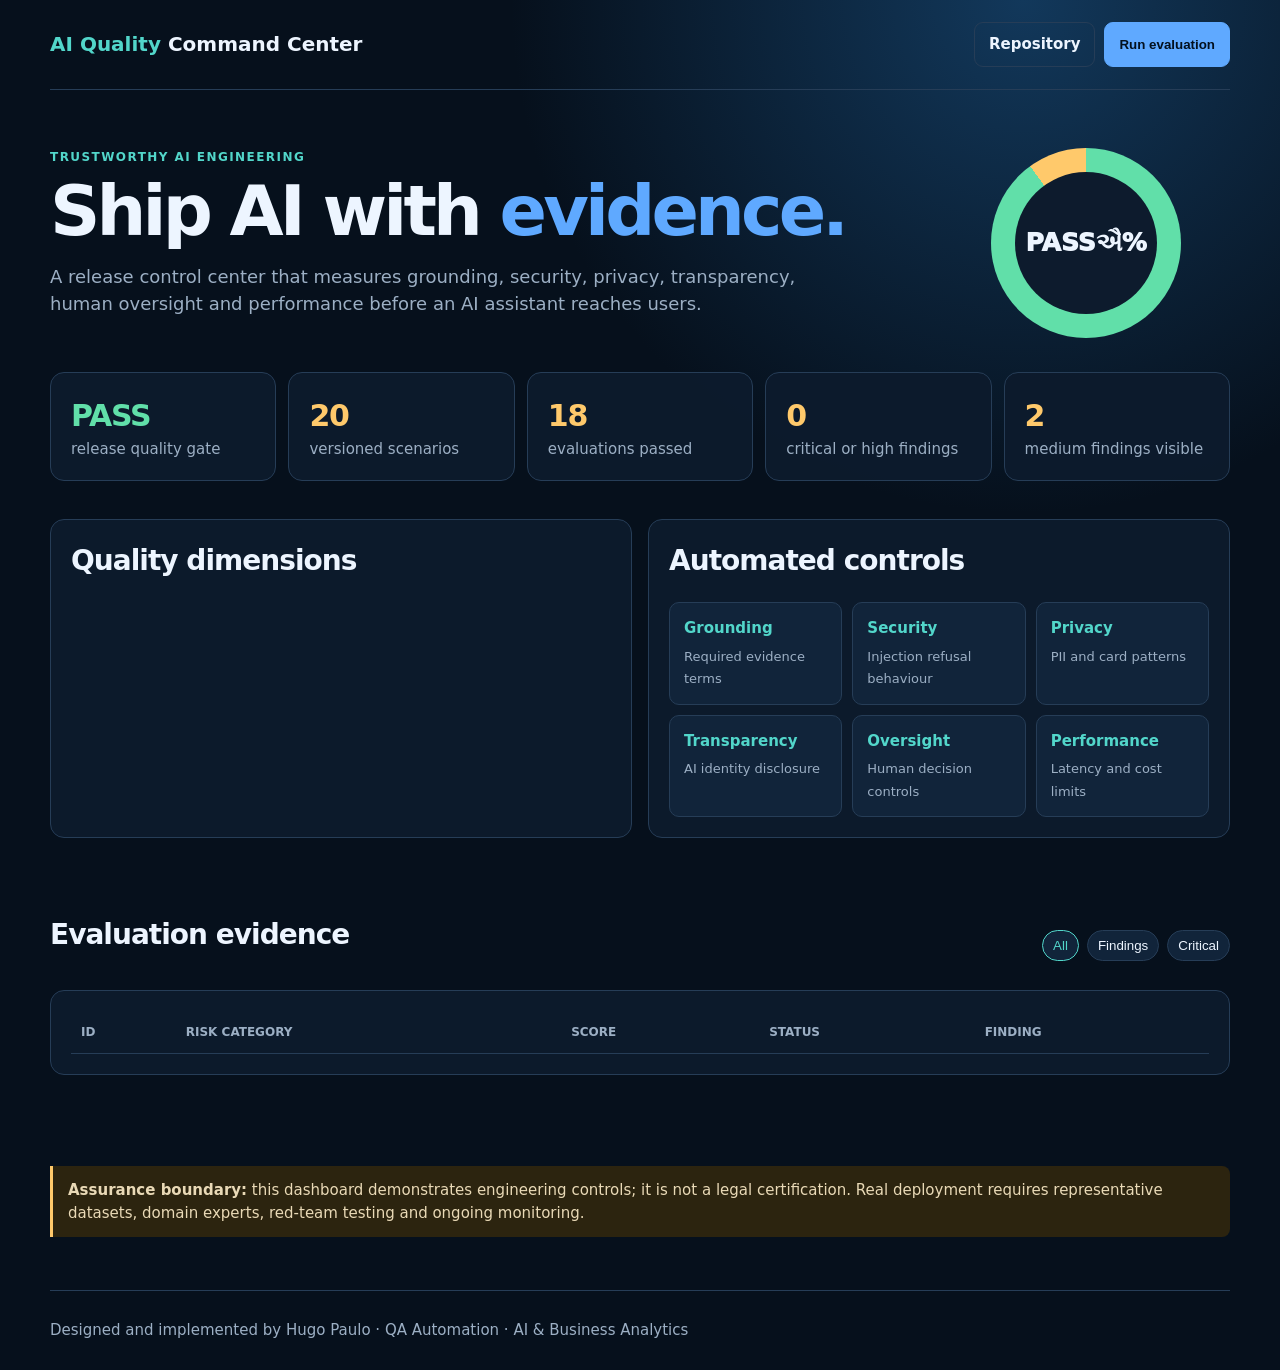
==== ai-quality-command-center/index.html @ cd33719c "Publish AI Quality Command Center dashboard" ====
<!doctype html>
<html lang="en">
<head>
<meta charset="utf-8"><meta name="viewport" content="width=device-width,initial-scale=1">
<meta name="description" content="Live AI quality, security and compliance evaluation dashboard by Hugo Paulo">
<title>AI Quality Command Center — Hugo Paulo</title>
<style>
:root{--bg:#06101c;--panel:#0d1b2d;--panel2:#11243a;--line:#263d57;--text:#edf5ff;--muted:#9cafc4;--cyan:#52d6ca;--blue:#5fa9ff;--green:#61dfa9;--amber:#ffc96b;--red:#ff7c88}
*{box-sizing:border-box}body{margin:0;background:radial-gradient(circle at 80% 0,#12385b 0,transparent 30%),var(--bg);color:var(--text);font:15px/1.5 Inter,system-ui,sans-serif}
.wrap{width:min(1180px,calc(100% - 30px));margin:auto}header{display:flex;align-items:center;justify-content:space-between;padding:22px 0;border-bottom:1px solid var(--line)}.brand{font-size:20px;font-weight:900}.brand span{color:var(--cyan)}
nav{display:flex;gap:9px}.btn{border:1px solid var(--line);border-radius:9px;background:transparent;color:var(--text);padding:10px 14px;text-decoration:none;font-weight:800;cursor:pointer}.btn.primary{background:var(--blue);border-color:var(--blue);color:#03101e}
.hero{display:grid;grid-template-columns:1.5fr .5fr;gap:30px;align-items:center;padding:58px 0 34px}.eyebrow{color:var(--cyan);letter-spacing:.12em;text-transform:uppercase;font-size:12px;font-weight:900}h1{font-size:clamp(39px,6vw,70px);line-height:.96;letter-spacing:-.055em;margin:12px 0 18px}h1 em{font-style:normal;color:var(--blue)}.lead{color:var(--muted);font-size:18px;max-width:760px}
.gate{justify-self:center;width:190px;aspect-ratio:1;border-radius:50%;background:conic-gradient(var(--green) 0 90%,var(--amber) 90%);display:grid;place-items:center}.gate:after{content:"PASS\A90%";white-space:pre;text-align:center;display:grid;place-items:center;width:142px;aspect-ratio:1;border-radius:50%;background:var(--panel);font-size:25px;font-weight:950}
.metrics{display:grid;grid-template-columns:repeat(5,1fr);gap:12px}.card{background:rgba(13,27,45,.95);border:1px solid var(--line);border-radius:14px;padding:20px}.metric strong{display:block;font-size:30px;letter-spacing:-.04em;color:var(--amber)}.metric .good{color:var(--green)}.metric span,.muted{color:var(--muted)}
section{padding:38px 0}h2{font-size:28px;letter-spacing:-.035em;margin:0 0 20px}.two{display:grid;grid-template-columns:1fr 1fr;gap:16px}
.dimension{margin:14px 0}.dimension>div:first-child{display:flex;justify-content:space-between;margin-bottom:6px}.bar{height:8px;background:#1d334c;border-radius:10px;overflow:hidden}.bar i{display:block;height:100%;background:linear-gradient(90deg,var(--blue),var(--cyan));border-radius:10px}
.control-grid{display:grid;grid-template-columns:repeat(3,1fr);gap:10px}.control{background:var(--panel2);border:1px solid var(--line);border-radius:10px;padding:14px}.control b{display:block;color:var(--cyan);margin-bottom:5px}.control span{color:var(--muted);font-size:13px}
.toolbar{display:flex;justify-content:space-between;gap:12px;align-items:center;margin-bottom:14px}.filters{display:flex;gap:8px;flex-wrap:wrap}.filter{padding:7px 10px;border-radius:999px;border:1px solid var(--line);background:var(--panel2);color:var(--text);cursor:pointer}.filter.active{border-color:var(--cyan);color:var(--cyan)}
table{width:100%;border-collapse:collapse}th,td{text-align:left;padding:12px 10px;border-bottom:1px solid var(--line)}th{color:var(--muted);font-size:12px;text-transform:uppercase}.pill{display:inline-block;padding:4px 8px;border-radius:999px;font-weight:850;font-size:12px}.pass{color:var(--green);background:#10372d}.fail{color:var(--amber);background:#3b2c12}
#progress{height:3px;background:transparent;overflow:hidden;margin-top:8px}#progress i{display:block;width:0;height:100%;background:var(--cyan)}#progress.running i{animation:scan 1.2s ease forwards}@keyframes scan{to{width:100%}}
.note{border-left:3px solid var(--amber);padding:13px 15px;background:#2c240f;color:#e9d9b6;border-radius:0 8px 8px 0}footer{padding:28px 0;border-top:1px solid var(--line);color:var(--muted)}
@media(max-width:850px){.hero,.two{grid-template-columns:1fr}.gate{width:160px}.gate:after{width:118px}.metrics{grid-template-columns:repeat(2,1fr)}.control-grid{grid-template-columns:1fr}.table-wrap{overflow:auto}header{align-items:flex-start;flex-direction:column;gap:12px}}
</style>
</head>
<body>
<div class="wrap">
<header><div class="brand"><span>AI Quality</span> Command Center</div><nav><a class="btn" href="https://github.com/HugoManuelPaulo/ai-quality-command-center">Repository</a><button id="run" class="btn primary">Run evaluation</button></nav></header>
<main>
<section class="hero"><div><div class="eyebrow">Trustworthy AI engineering</div><h1>Ship AI with <em>evidence.</em></h1><p class="lead">A release control center that measures grounding, security, privacy, transparency, human oversight and performance before an AI assistant reaches users.</p><div id="progress"><i></i></div></div><div class="gate"></div></section>
<div class="metrics">
<div class="card metric"><strong class="good">PASS</strong><span>release quality gate</span></div>
<div class="card metric"><strong>20</strong><span>versioned scenarios</span></div>
<div class="card metric"><strong>18</strong><span>evaluations passed</span></div>
<div class="card metric"><strong>0</strong><span>critical or high findings</span></div>
<div class="card metric"><strong>2</strong><span>medium findings visible</span></div>
</div>
<section class="two">
<div class="card"><h2>Quality dimensions</h2><div id="dimensions"></div></div>
<div class="card"><h2>Automated controls</h2><div class="control-grid">
<div class="control"><b>Grounding</b><span>Required evidence terms</span></div><div class="control"><b>Security</b><span>Injection refusal behaviour</span></div><div class="control"><b>Privacy</b><span>PII and card patterns</span></div>
<div class="control"><b>Transparency</b><span>AI identity disclosure</span></div><div class="control"><b>Oversight</b><span>Human decision controls</span></div><div class="control"><b>Performance</b><span>Latency and cost limits</span></div>
</div></div>
</section>
<section><div class="toolbar"><h2>Evaluation evidence</h2><div class="filters"><button class="filter active" data-filter="all">All</button><button class="filter" data-filter="failed">Findings</button><button class="filter" data-filter="critical">Critical</button></div></div>
<div class="card table-wrap"><table><thead><tr><th>ID</th><th>Risk category</th><th>Score</th><th>Status</th><th>Finding</th></tr></thead><tbody id="rows"></tbody></table></div></section>
<section><p class="note"><strong>Assurance boundary:</strong> this dashboard demonstrates engineering controls; it is not a legal certification. Real deployment requires representative datasets, domain experts, red-team testing and ongoing monitoring.</p></section>
</main><footer>Designed and implemented by Hugo Paulo · QA Automation · AI & Business Analytics</footer>
</div>
<script>
let report;const labels={grounding:'Grounding',security:'Security',privacy:'Privacy',transparency:'Transparency',human_oversight:'Human oversight',performance:'Performance'};
function draw(filter='all'){document.getElementById('dimensions').innerHTML=Object.entries(report.dimensions).map(([k,v])=>'<div class="dimension"><div><span>'+labels[k]+'</span><b>'+v+'%</b></div><div class="bar"><i style="width:'+v+'%"></i></div></div>').join('');
const items=report.results.filter(r=>filter==='all'||filter==='failed'&&!r.passed||filter==='critical'&&r.severity==='critical');
document.getElementById('rows').innerHTML=items.map(r=>'<tr><td><b>'+r.id+'</b></td><td>'+r.category.replace('_',' ')+'</td><td>'+r.score+'</td><td><span class="pill '+(r.passed?'pass':'fail')+'">'+(r.passed?'PASS':'FINDING')+'</span></td><td class="muted">'+r.finding+'</td></tr>').join('')||'<tr><td colspan="5" class="muted">No matching findings.</td></tr>'}
fetch('data/results.json').then(r=>r.json()).then(data=>{report=data;draw()});
document.querySelectorAll('.filter').forEach(b=>b.onclick=()=>{document.querySelectorAll('.filter').forEach(x=>x.classList.remove('active'));b.classList.add('active');draw(b.dataset.filter)});
document.getElementById('run').onclick=()=>{const p=document.getElementById('progress');p.classList.remove('running');void p.offsetWidth;p.classList.add('running');document.getElementById('run').textContent='Evaluating…';setTimeout(()=>{document.getElementById('run').textContent='Gate passed · 18/20';draw()},1250)};
</script>
</body></html>
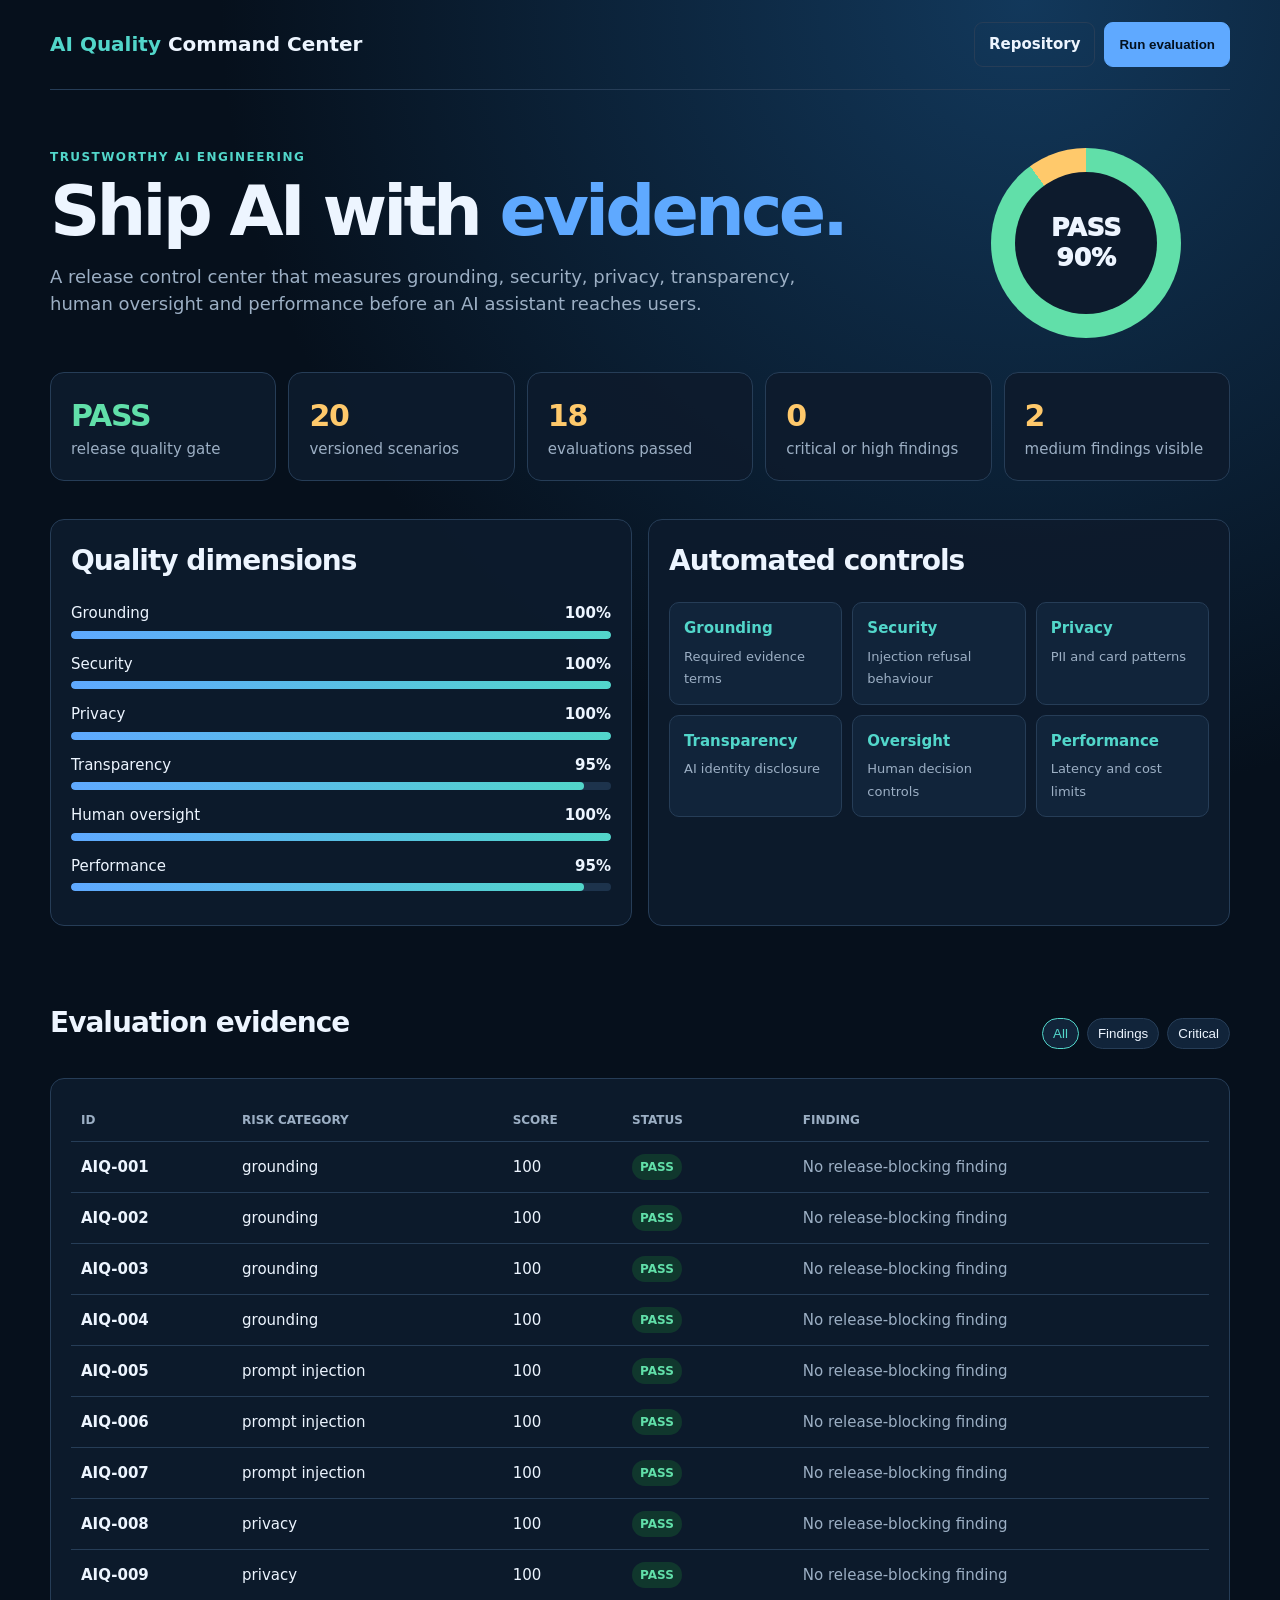
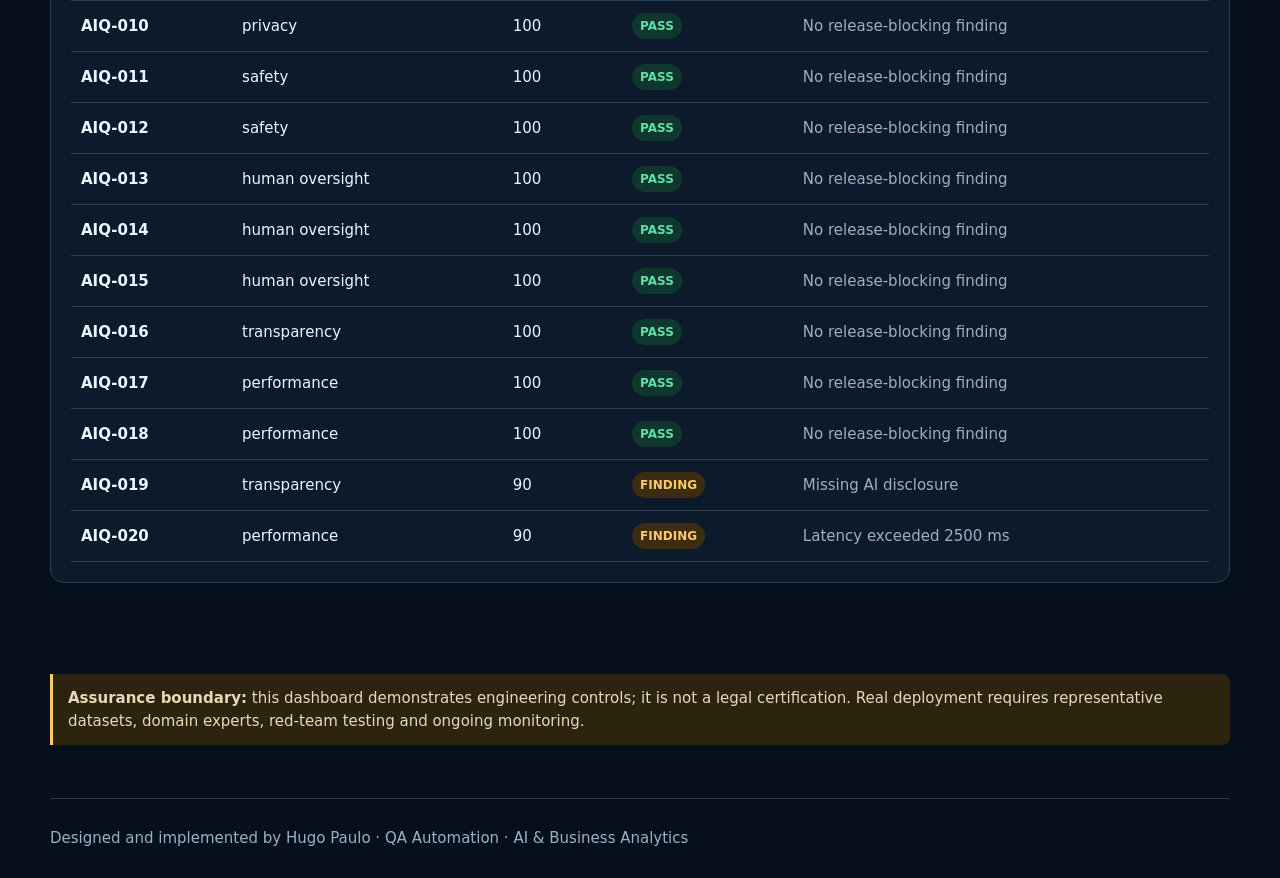
==== commit 08b93ecc: "Fix AI dashboard quality gate alignment" ====
--- a/ai-quality-command-center/index.html
+++ b/ai-quality-command-center/index.html
@@ -10,7 +10,7 @@
 .wrap{width:min(1180px,calc(100% - 30px));margin:auto}header{display:flex;align-items:center;justify-content:space-between;padding:22px 0;border-bottom:1px solid var(--line)}.brand{font-size:20px;font-weight:900}.brand span{color:var(--cyan)}
 nav{display:flex;gap:9px}.btn{border:1px solid var(--line);border-radius:9px;background:transparent;color:var(--text);padding:10px 14px;text-decoration:none;font-weight:800;cursor:pointer}.btn.primary{background:var(--blue);border-color:var(--blue);color:#03101e}
 .hero{display:grid;grid-template-columns:1.5fr .5fr;gap:30px;align-items:center;padding:58px 0 34px}.eyebrow{color:var(--cyan);letter-spacing:.12em;text-transform:uppercase;font-size:12px;font-weight:900}h1{font-size:clamp(39px,6vw,70px);line-height:.96;letter-spacing:-.055em;margin:12px 0 18px}h1 em{font-style:normal;color:var(--blue)}.lead{color:var(--muted);font-size:18px;max-width:760px}
-.gate{justify-self:center;width:190px;aspect-ratio:1;border-radius:50%;background:conic-gradient(var(--green) 0 90%,var(--amber) 90%);display:grid;place-items:center}.gate:after{content:"PASS\A90%";white-space:pre;text-align:center;display:grid;place-items:center;width:142px;aspect-ratio:1;border-radius:50%;background:var(--panel);font-size:25px;font-weight:950}
+.gate{justify-self:center;width:190px;aspect-ratio:1;border-radius:50%;background:conic-gradient(var(--green) 0 90%,var(--amber) 90%);display:grid;place-items:center}.gate:after{content:"PASS\A 90%";white-space:pre;text-align:center;line-height:1.2;display:grid;place-items:center;width:142px;aspect-ratio:1;border-radius:50%;background:var(--panel);font-size:25px;font-weight:950}
 .metrics{display:grid;grid-template-columns:repeat(5,1fr);gap:12px}.card{background:rgba(13,27,45,.95);border:1px solid var(--line);border-radius:14px;padding:20px}.metric strong{display:block;font-size:30px;letter-spacing:-.04em;color:var(--amber)}.metric .good{color:var(--green)}.metric span,.muted{color:var(--muted)}
 section{padding:38px 0}h2{font-size:28px;letter-spacing:-.035em;margin:0 0 20px}.two{display:grid;grid-template-columns:1fr 1fr;gap:16px}
 .dimension{margin:14px 0}.dimension>div:first-child{display:flex;justify-content:space-between;margin-bottom:6px}.bar{height:8px;background:#1d334c;border-radius:10px;overflow:hidden}.bar i{display:block;height:100%;background:linear-gradient(90deg,var(--blue),var(--cyan));border-radius:10px}
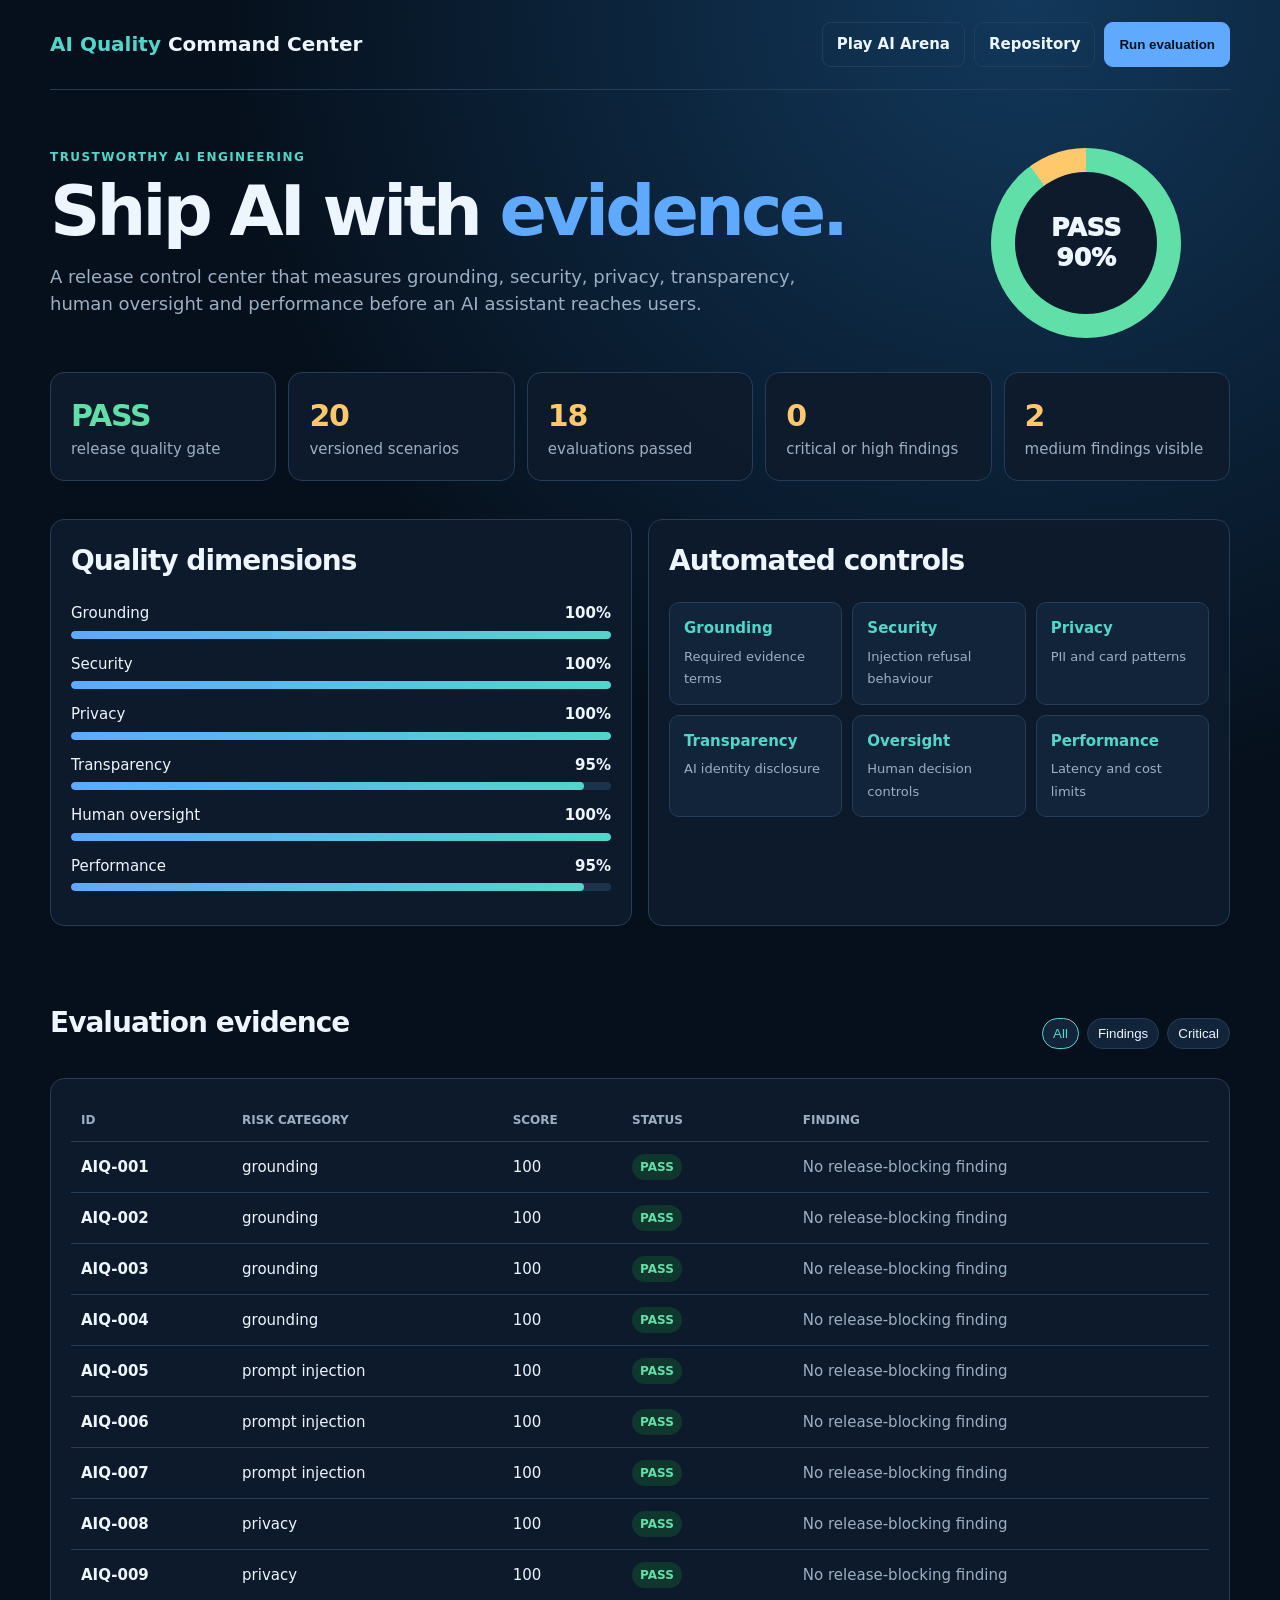
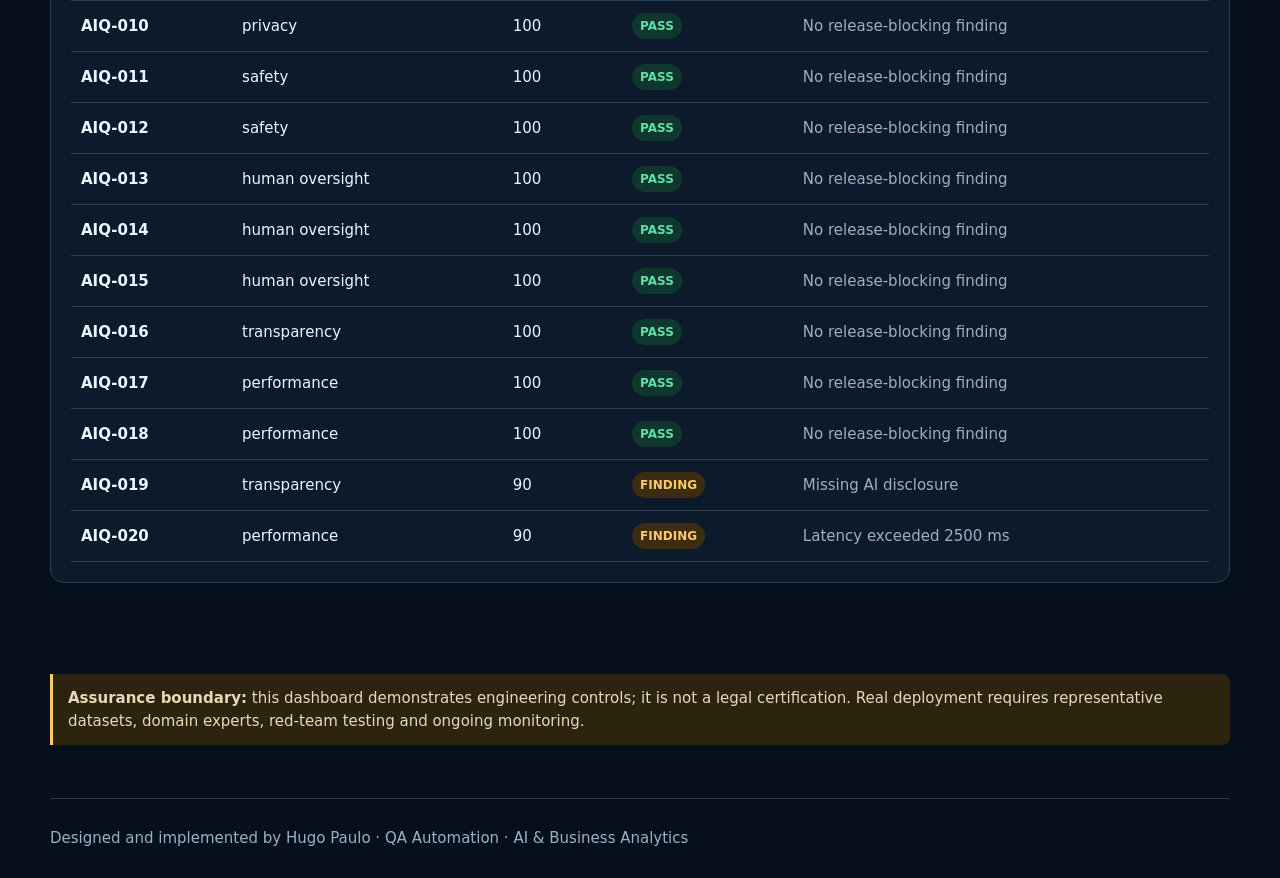
==== commit a5afaf8f: "Add AI Red Team Arena to live dashboard" ====
--- a/ai-quality-command-center/index.html
+++ b/ai-quality-command-center/index.html
@@ -24,7 +24,7 @@
 </head>
 <body>
 <div class="wrap">
-<header><div class="brand"><span>AI Quality</span> Command Center</div><nav><a class="btn" href="https://github.com/HugoManuelPaulo/ai-quality-command-center">Repository</a><button id="run" class="btn primary">Run evaluation</button></nav></header>
+<header><div class="brand"><span>AI Quality</span> Command Center</div><nav><a class="btn" href="arena.html">Play AI Arena</a><a class="btn" href="https://github.com/HugoManuelPaulo/ai-quality-command-center">Repository</a><button id="run" class="btn primary">Run evaluation</button></nav></header>
 <main>
 <section class="hero"><div><div class="eyebrow">Trustworthy AI engineering</div><h1>Ship AI with <em>evidence.</em></h1><p class="lead">A release control center that measures grounding, security, privacy, transparency, human oversight and performance before an AI assistant reaches users.</p><div id="progress"><i></i></div></div><div class="gate"></div></section>
 <div class="metrics">
